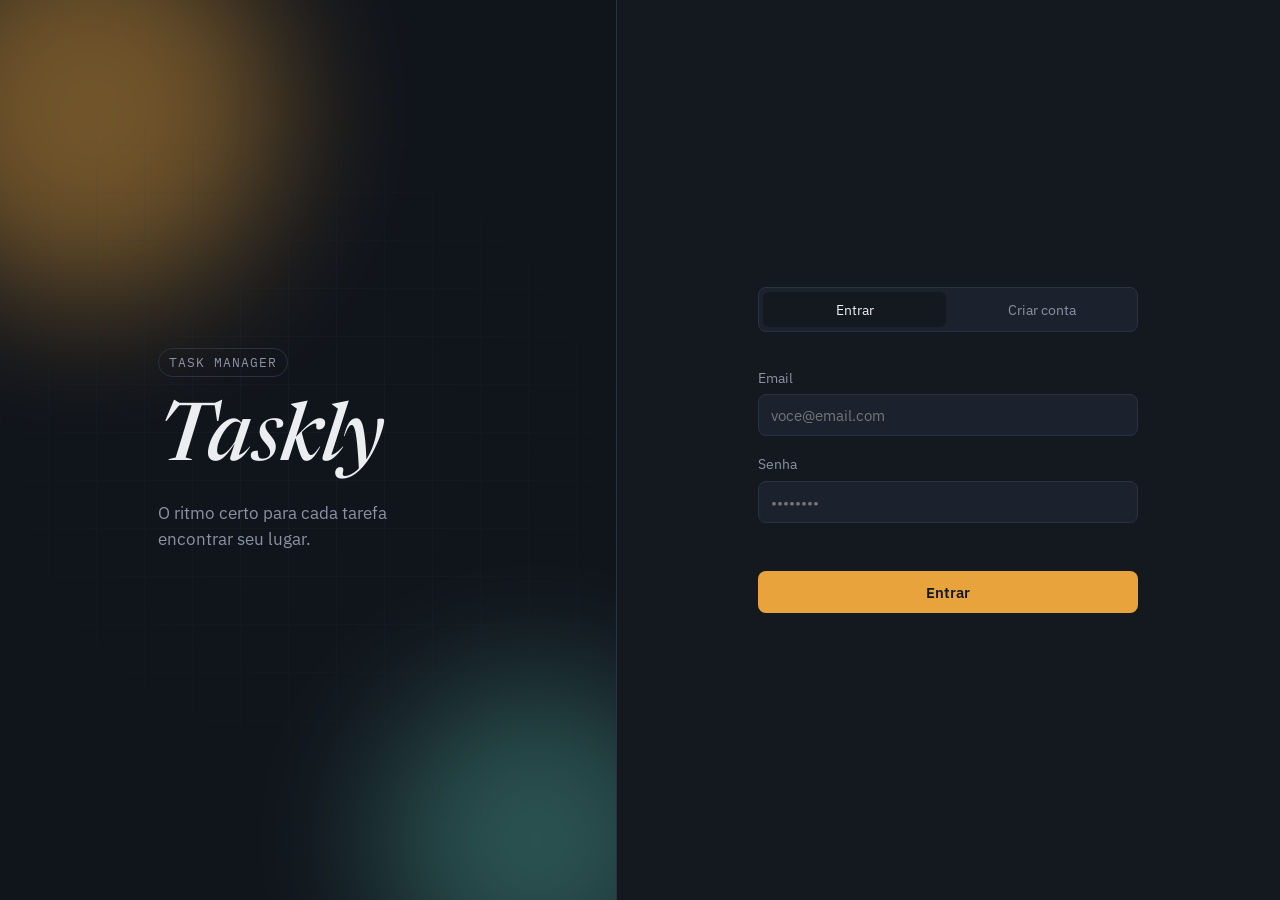
==== frontend/index.html @ 3ec38372 "inicio front-end, e integracao com a API" ====
<!DOCTYPE html>
<html lang="pt-BR">
<head>
  <meta charset="UTF-8">
  <meta name="viewport" content="width=device-width, initial-scale=1.0">
  <title>Taskly — Task Manager</title>
  <link rel="stylesheet" href="css/style.css">
</head>
<body>
  <main class="tela-auth">
    <section class="painel-marca">
      <div class="blob blob-1"></div>
      <div class="blob blob-2"></div>
      <div class="grade-marca"></div>

      <div class="conteudo-marca">
        <span class="selo-marca">Task Manager</span>
        <h1 class="titulo-marca">Taskly</h1>
        <p class="frase-marca">O ritmo certo para cada tarefa encontrar seu lugar.</p>
      </div>
    </section>

    <section class="painel-form">
      <div class="cartao-auth">
        <div class="abas-auth">
          <button class="aba-btn ativa" data-aba="entrar">Entrar</button>
          <button class="aba-btn" data-aba="cadastrar">Criar conta</button>
        </div>

        <form id="form-entrar" class="formulario-auth">
          <label for="entrar-email">Email</label>
          <input type="email" id="entrar-email" required placeholder="voce@email.com">

          <label for="entrar-senha">Senha</label>
          <input type="password" id="entrar-senha" required placeholder="••••••••">

          <p id="erro-entrar" class="mensagem-erro"></p>

          <button type="submit" class="botao-principal">Entrar</button>
        </form>

        <form id="form-cadastrar" class="formulario-auth escondido">
          <label for="cadastrar-email">Email</label>
          <input type="email" id="cadastrar-email" required placeholder="voce@email.com">

          <label for="cadastrar-senha">Senha</label>
          <input type="password" id="cadastrar-senha" required placeholder="••••••••">

          <p id="erro-cadastrar" class="mensagem-erro"></p>

          <button type="submit" class="botao-principal">Criar conta</button>
        </form>
      </div>
    </section>
  </main>

  <script src="js/api.js"></script>
  <script src="js/auth.js"></script>
</body>
</html>
---- frontend/css/style.css ----
@import url('https://fonts.googleapis.com/css2?family=Newsreader:ital,wght@0,400;0,500;0,600;1,400&family=IBM+Plex+Sans:wght@400;500;600&family=IBM+Plex+Mono:wght@400;500&display=swap');

:root {
  --cor-fundo: #14181F;
  --cor-superficie: #1C222D;
  --cor-borda: #2A3140;
  --cor-texto: #ECEDF1;
  --cor-texto-secundario: #8B92A4;
  --cor-acento: #E8A33D;
  --cor-concluida: #4C9F94;
  --cor-erro: #D9695F;

  --fonte-titulo: 'Newsreader', serif;
  --fonte-corpo: 'IBM Plex Sans', sans-serif;
  --fonte-mono: 'IBM Plex Mono', monospace;
}

* {
  margin: 0;
  padding: 0;
  box-sizing: border-box;
}

body {
  background-color: var(--cor-fundo);
  color: var(--cor-texto);
  font-family: var(--fonte-corpo);
  line-height: 1.5;
}

h1, h2, h3 {
  font-family: var(--fonte-titulo);
  font-weight: 500;
}

/* ===== Tela de autenticação (duas colunas) ===== */

.tela-auth {
  min-height: 100vh;
  display: flex;
}

/* --- Coluna esquerda: painel de marca animado --- */

.painel-marca {
  flex: 1;
  position: relative;
  display: flex;
  align-items: center;
  justify-content: center;
  overflow: hidden;
  background-color: #10141B;
  border-right: 1px solid var(--cor-borda);
}

.grade-marca {
  position: absolute;
  inset: 0;
  background-image:
    linear-gradient(var(--cor-borda) 1px, transparent 1px),
    linear-gradient(90deg, var(--cor-borda) 1px, transparent 1px);
  background-size: 48px 48px;
  opacity: 0.25;
  mask-image: radial-gradient(circle at center, black, transparent 75%);
}

.blob {
  position: absolute;
  border-radius: 50%;
  filter: blur(70px);
  opacity: 0.45;
  animation: flutuar 14s ease-in-out infinite;
}

.blob-1 {
  width: 380px;
  height: 380px;
  background: var(--cor-acento);
  top: -80px;
  left: -100px;
}

.blob-2 {
  width: 320px;
  height: 320px;
  background: var(--cor-concluida);
  bottom: -100px;
  right: -80px;
  animation-delay: -7s;
}

@keyframes flutuar {
  0%, 100% { transform: translate(0, 0) scale(1); }
  50% { transform: translate(30px, -40px) scale(1.08); }
}

.conteudo-marca {
  position: relative;
  z-index: 1;
  max-width: 380px;
  padding: 40px;
  animation: entrarBaixo 0.7s ease-out;
}

.selo-marca {
  display: inline-block;
  font-family: var(--fonte-mono);
  font-size: 0.80rem;
  letter-spacing: 0.08em;
  text-transform: uppercase;
  color: var(--cor-texto-secundario);
  border: 1px solid var(--cor-borda);
  padding: 4px 10px;
  border-radius: 999px;
  margin-bottom: 20px;
}

.titulo-marca {
  font-size: 5rem;
  font-style: italic;
  line-height: 1.1;
  margin-bottom: 16px;
}

.frase-marca {
  color: var(--cor-texto-secundario);
  font-size: 1.05rem;
}

/* --- Coluna direita: formulário --- */

.painel-form {
  flex: 1;
  display: flex;
  align-items: center;
  justify-content: center;
  padding: 24px;
}

.cartao-auth {
  width: 100%;
  max-width: 380px;
  animation: entrarBaixo 0.7s ease-out 0.1s backwards;
}

@keyframes entrarBaixo {
  from { opacity: 0; transform: translateY(16px); }
  to { opacity: 1; transform: translateY(0); }
}

.abas-auth {
  display: flex;
  gap: 4px;
  background-color: var(--cor-superficie);
  border: 1px solid var(--cor-borda);
  border-radius: 8px;
  padding: 4px;
  margin-bottom: 24px;
}

.aba-btn {
  flex: 1;
  padding: 8px;
  background: none;
  border: none;
  border-radius: 6px;
  color: var(--cor-texto-secundario);
  font-family: var(--fonte-corpo);
  font-size: 0.9rem;
  cursor: pointer;
  transition: background-color 0.15s, color 0.15s;
}

.aba-btn.ativa {
  background-color: var(--cor-fundo);
  color: var(--cor-texto);
}

.formulario-auth {
  display: flex;
  flex-direction: column;
  gap: 6px;
}

.formulario-auth.escondido {
  display: none;
}

.formulario-auth label {
  font-size: 0.85rem;
  color: var(--cor-texto-secundario);
  margin-top: 12px;
  animation: entrarBaixo 0.5s ease-out backwards;
}

.formulario-auth input {
  background-color: var(--cor-superficie);
  border: 1px solid var(--cor-borda);
  border-radius: 8px;
  padding: 10px 12px;
  color: var(--cor-texto);
  font-family: var(--fonte-corpo);
  font-size: 0.95rem;
  transition: border-color 0.15s;
}

.formulario-auth input:focus {
  outline: none;
  border-color: var(--cor-acento);
}

.botao-principal {
  margin-top: 20px;
  padding: 11px;
  background-color: var(--cor-acento);
  color: var(--cor-fundo);
  border: none;
  border-radius: 8px;
  font-family: var(--fonte-corpo);
  font-weight: 600;
  font-size: 0.95rem;
  cursor: pointer;
  transition: opacity 0.15s, transform 0.15s;
}

.botao-principal:hover {
  opacity: 0.9;
  transform: translateY(-1px);
}

.mensagem-erro {
  color: var(--cor-erro);
  font-size: 0.85rem;
  min-height: 1.2em;
}

/* Respeita usuários que preferem menos movimento na tela */
@media (prefers-reduced-motion: reduce) {
  .blob, .conteudo-marca, .cartao-auth, .formulario-auth label {
    animation: none;
  }
}

/* Em telas estreitas, empilha as colunas em vez de lado a lado */
@media (max-width: 860px) {
  .tela-auth {
    flex-direction: column;
  }
  .painel-marca {
    min-height: 240px;
    border-right: none;
    border-bottom: 1px solid var(--cor-borda);
  }
}
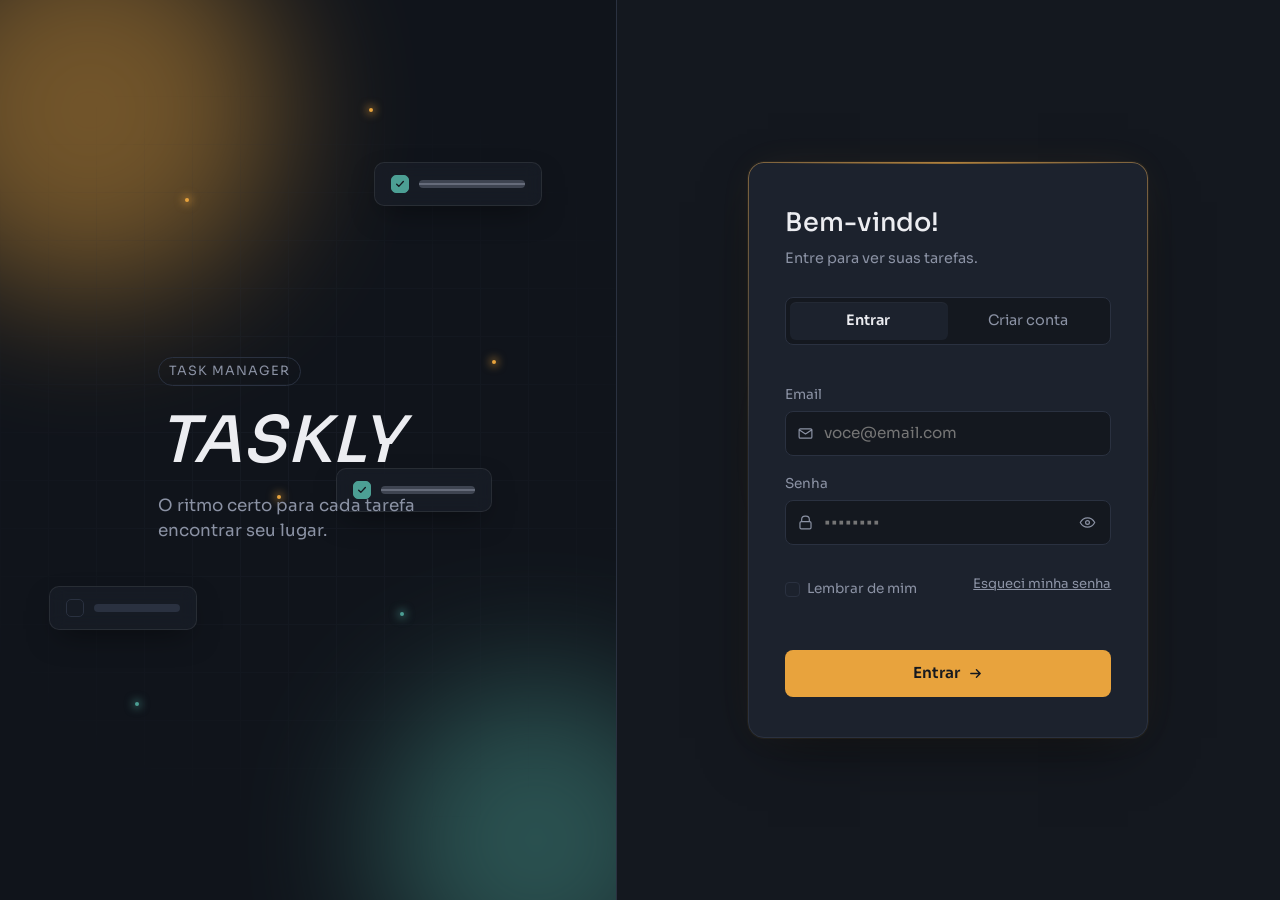
==== commit d4602160: "Criacao frontend completo: tela de login/cadastro animada e dashboard de tarefas com progresso, filt" ====
--- a/frontend/index.html
+++ b/frontend/index.html
@@ -12,43 +12,112 @@
       <div class="blob blob-1"></div>
       <div class="blob blob-2"></div>
       <div class="grade-marca"></div>
+      <div class="particulas">
+        <span class="particula p1"></span>
+        <span class="particula p2"></span>
+        <span class="particula p3"></span>
+        <span class="particula p4"></span>
+        <span class="particula p5"></span>
+        <span class="particula p6"></span>
+      </div>
+
+      <div class="cartao-flutuante cartao-flutuante-1">
+        <span class="check-flutuante concluido">
+          <svg viewBox="0 0 12 12" fill="none"><path d="M2 6.2L4.6 8.8L10 3" stroke="currentColor" stroke-width="1.6" stroke-linecap="round" stroke-linejoin="round"/></svg>
+        </span>
+        <span class="linha-flutuante linha-riscada"></span>
+      </div>
+
+      <div class="cartao-flutuante cartao-flutuante-2">
+        <span class="check-flutuante"></span>
+        <span class="linha-flutuante"></span>
+      </div>
+
+      <div class="cartao-flutuante cartao-flutuante-3">
+        <span class="check-flutuante concluido">
+          <svg viewBox="0 0 12 12" fill="none"><path d="M2 6.2L4.6 8.8L10 3" stroke="currentColor" stroke-width="1.6" stroke-linecap="round" stroke-linejoin="round"/></svg>
+        </span>
+        <span class="linha-flutuante linha-riscada"></span>
+      </div>
 
       <div class="conteudo-marca">
         <span class="selo-marca">Task Manager</span>
-        <h1 class="titulo-marca">Taskly</h1>
+        <h1 class="titulo-marca">TASKLY</h1>
         <p class="frase-marca">O ritmo certo para cada tarefa encontrar seu lugar.</p>
       </div>
     </section>
 
     <section class="painel-form">
+      <div class="brilho-cartao"></div>
       <div class="cartao-auth">
+        <div class="cabecalho-cartao">
+          <h2 class="titulo-cartao" id="titulo-cartao">Bem-vindo!</h2>
+          <p class="subtitulo-cartao" id="subtitulo-cartao">Entre para ver suas tarefas.</p>
+        </div>
+
         <div class="abas-auth">
-          <button class="aba-btn ativa" data-aba="entrar">Entrar</button>
-          <button class="aba-btn" data-aba="cadastrar">Criar conta</button>
+          <span class="aba-indicador" id="aba-indicador"></span>
+          <button type="button" class="aba-btn ativa" data-aba="entrar">Entrar</button>
+          <button type="button" class="aba-btn" data-aba="cadastrar">Criar conta</button>
         </div>
 
         <form id="form-entrar" class="formulario-auth">
           <label for="entrar-email">Email</label>
-          <input type="email" id="entrar-email" required placeholder="voce@email.com">
+          <div class="campo-input">
+            <svg class="icone-campo" viewBox="0 0 20 20" fill="none"><path d="M2.5 5.5L10 10.5L17.5 5.5M4 15.5H16C16.8284 15.5 17.5 14.8284 17.5 14V6C17.5 5.17157 16.8284 4.5 16 4.5H4C3.17157 4.5 2.5 5.17157 2.5 6V14C2.5 14.8284 3.17157 15.5 4 15.5Z" stroke="currentColor" stroke-width="1.4" stroke-linecap="round" stroke-linejoin="round"/></svg>
+            <input type="email" id="entrar-email" required placeholder="voce@email.com">
+          </div>
 
           <label for="entrar-senha">Senha</label>
-          <input type="password" id="entrar-senha" required placeholder="••••••••">
+          <div class="campo-input">
+            <svg class="icone-campo" viewBox="0 0 20 20" fill="none"><path d="M5.5 9V6.5C5.5 4.29 7.29 2.5 9.5 2.5H10.5C12.71 2.5 14.5 4.29 14.5 6.5V9M5 17.5H15C15.8284 17.5 16.5 16.8284 16.5 16V10.5C16.5 9.67157 15.8284 9 15 9H5C4.17157 9 3.5 9.67157 3.5 10.5V16C3.5 16.8284 4.17157 17.5 5 17.5Z" stroke="currentColor" stroke-width="1.4" stroke-linecap="round" stroke-linejoin="round"/></svg>
+            <input type="password" id="entrar-senha" required placeholder="••••••••">
+            <button type="button" class="botao-olho" data-alvo="entrar-senha" aria-label="Mostrar senha">
+              <svg viewBox="0 0 20 20" fill="none"><path d="M1.5 10S4.5 4.5 10 4.5 18.5 10 18.5 10 15.5 15.5 10 15.5 1.5 10 1.5 10Z" stroke="currentColor" stroke-width="1.4" stroke-linejoin="round"/><circle cx="10" cy="10" r="2.25" stroke="currentColor" stroke-width="1.4"/></svg>
+            </button>
+          </div>
+
+          <div class="linha-opcoes">
+            <label class="opcao-lembrar">
+              <input type="checkbox" id="entrar-lembrar">
+              <span class="caixa-check"></span>
+              Lembrar de mim
+            </label>
+            <a href="#" class="link-esqueci">Esqueci minha senha</a>
+          </div>
 
           <p id="erro-entrar" class="mensagem-erro"></p>
 
-          <button type="submit" class="botao-principal">Entrar</button>
+          <button type="submit" class="botao-principal">
+            Entrar
+            <svg class="icone-seta" viewBox="0 0 16 16" fill="none"><path d="M3 8H13M13 8L9 4M13 8L9 12" stroke="currentColor" stroke-width="1.5" stroke-linecap="round" stroke-linejoin="round"/></svg>
+          </button>
         </form>
 
         <form id="form-cadastrar" class="formulario-auth escondido">
           <label for="cadastrar-email">Email</label>
-          <input type="email" id="cadastrar-email" required placeholder="voce@email.com">
+          <div class="campo-input">
+            <svg class="icone-campo" viewBox="0 0 20 20" fill="none"><path d="M2.5 5.5L10 10.5L17.5 5.5M4 15.5H16C16.8284 15.5 17.5 14.8284 17.5 14V6C17.5 5.17157 16.8284 4.5 16 4.5H4C3.17157 4.5 2.5 5.17157 2.5 6V14C2.5 14.8284 3.17157 15.5 4 15.5Z" stroke="currentColor" stroke-width="1.4" stroke-linecap="round" stroke-linejoin="round"/></svg>
+            <input type="email" id="cadastrar-email" required placeholder="voce@email.com">
+          </div>
 
           <label for="cadastrar-senha">Senha</label>
-          <input type="password" id="cadastrar-senha" required placeholder="••••••••">
+          <div class="campo-input">
+            <svg class="icone-campo" viewBox="0 0 20 20" fill="none"><path d="M5.5 9V6.5C5.5 4.29 7.29 2.5 9.5 2.5H10.5C12.71 2.5 14.5 4.29 14.5 6.5V9M5 17.5H15C15.8284 17.5 16.5 16.8284 16.5 16V10.5C16.5 9.67157 15.8284 9 15 9H5C4.17157 9 3.5 9.67157 3.5 10.5V16C3.5 16.8284 4.17157 17.5 5 17.5Z" stroke="currentColor" stroke-width="1.4" stroke-linecap="round" stroke-linejoin="round"/></svg>
+            <input type="password" id="cadastrar-senha" required placeholder="••••••••">
+            <button type="button" class="botao-olho" data-alvo="cadastrar-senha" aria-label="Mostrar senha">
+              <svg viewBox="0 0 20 20" fill="none"><path d="M1.5 10S4.5 4.5 10 4.5 18.5 10 18.5 10 15.5 15.5 10 15.5 1.5 10 1.5 10Z" stroke="currentColor" stroke-width="1.4" stroke-linejoin="round"/><circle cx="10" cy="10" r="2.25" stroke="currentColor" stroke-width="1.4"/></svg>
+            </button>
+          </div>
+
+          <p class="dica-senha">Use pelo menos 6 caracteres.</p>
 
           <p id="erro-cadastrar" class="mensagem-erro"></p>
 
-          <button type="submit" class="botao-principal">Criar conta</button>
+          <button type="submit" class="botao-principal">
+            Criar conta
+            <svg class="icone-seta" viewBox="0 0 16 16" fill="none"><path d="M3 8H13M13 8L9 4M13 8L9 12" stroke="currentColor" stroke-width="1.5" stroke-linecap="round" stroke-linejoin="round"/></svg>
+          </button>
         </form>
       </div>
     </section>
--- a/frontend/css/style.css
+++ b/frontend/css/style.css
@@ -1,4 +1,4 @@
-@import url('https://fonts.googleapis.com/css2?family=Newsreader:ital,wght@0,400;0,500;0,600;1,400&family=IBM+Plex+Sans:wght@400;500;600&family=IBM+Plex+Mono:wght@400;500&display=swap');
+@import url('https://fonts.googleapis.com/css2?family=Sora:wght@100..800&display=swap');
 
 :root {
   --cor-fundo: #14181F;
@@ -10,9 +10,9 @@
   --cor-concluida: #4C9F94;
   --cor-erro: #D9695F;
 
-  --fonte-titulo: 'Newsreader', serif;
-  --fonte-corpo: 'IBM Plex Sans', sans-serif;
-  --fonte-mono: 'IBM Plex Mono', monospace;
+  --fonte-titulo: 'Sora', sans-serif;
+  --fonte-corpo: 'Sora', sans-serif;
+  --fonte-mono: 'Sora', sans-serif;
 }
 
 * {
@@ -31,6 +31,17 @@
 h1, h2, h3 {
   font-family: var(--fonte-titulo);
   font-weight: 500;
+}
+
+button, input {
+  font: inherit;
+  color: inherit;
+  text-decoration: none;
+  -webkit-tap-highlight-color: transparent;
+}
+
+a {
+  color: inherit;
 }
 
 /* ===== Tela de autenticação (duas colunas) ===== */
@@ -72,26 +83,88 @@
   animation: flutuar 14s ease-in-out infinite;
 }
 
-.blob-1 {
-  width: 380px;
-  height: 380px;
-  background: var(--cor-acento);
-  top: -80px;
-  left: -100px;
-}
-
-.blob-2 {
-  width: 320px;
-  height: 320px;
-  background: var(--cor-concluida);
-  bottom: -100px;
-  right: -80px;
-  animation-delay: -7s;
-}
+.blob-1 { width: 380px; height: 380px; background: var(--cor-acento); top: -80px; left: -100px; }
+.blob-2 { width: 320px; height: 320px; background: var(--cor-concluida); bottom: -100px; right: -80px; animation-delay: -7s; }
 
 @keyframes flutuar {
   0%, 100% { transform: translate(0, 0) scale(1); }
   50% { transform: translate(30px, -40px) scale(1.08); }
+}
+
+.particulas { position: absolute; inset: 0; pointer-events: none; }
+
+.particula {
+  position: absolute;
+  width: 4px;
+  height: 4px;
+  border-radius: 50%;
+  background: var(--cor-acento);
+  box-shadow: 0 0 8px 2px rgba(232, 163, 61, 0.6);
+  animation: piscar 3.5s ease-in-out infinite;
+}
+
+.particula.p1 { top: 22%; left: 30%; animation-delay: 0s; }
+.particula.p2 { top: 68%; left: 65%; background: var(--cor-concluida); box-shadow: 0 0 8px 2px rgba(76, 159, 148, 0.6); animation-delay: -0.8s; }
+.particula.p3 { top: 40%; left: 80%; animation-delay: -1.6s; }
+.particula.p4 { top: 78%; left: 22%; background: var(--cor-concluida); box-shadow: 0 0 8px 2px rgba(76, 159, 148, 0.6); animation-delay: -2.4s; }
+.particula.p5 { top: 12%; left: 60%; animation-delay: -3.1s; }
+.particula.p6 { top: 55%; left: 45%; animation-delay: -1.2s; }
+
+@keyframes piscar {
+  0%, 100% { opacity: 0.15; transform: scale(0.8); }
+  50% { opacity: 1; transform: scale(1.3); }
+}
+
+.cartao-flutuante {
+  position: absolute;
+  display: flex;
+  align-items: center;
+  gap: 10px;
+  padding: 12px 16px;
+  background-color: rgba(28, 34, 45, 0.55);
+  border: 1px solid rgba(255, 255, 255, 0.08);
+  border-radius: 10px;
+  backdrop-filter: blur(8px);
+  box-shadow: 0 12px 30px -10px rgba(0, 0, 0, 0.5);
+  animation: flutuarCartao 9s ease-in-out infinite;
+}
+
+.cartao-flutuante-1 { top: 18%; right: 12%; width: 168px; animation-delay: -1s; --rot: 2deg; }
+.cartao-flutuante-2 { bottom: 30%; left: 8%; width: 148px; animation-delay: -4s; --rot: -3deg; }
+.cartao-flutuante-3 { top: 52%; right: 20%; width: 156px; animation-delay: -6.5s; --rot: 1.5deg; }
+
+@keyframes flutuarCartao {
+  0%, 100% { transform: translateY(0) rotate(var(--rot, -2deg)); }
+  50% { transform: translateY(-14px) rotate(var(--rot, -2deg)); }
+}
+
+.check-flutuante {
+  flex-shrink: 0;
+  width: 18px;
+  height: 18px;
+  border-radius: 5px;
+  border: 1.5px solid var(--cor-borda);
+  display: flex;
+  align-items: center;
+  justify-content: center;
+  color: var(--cor-fundo);
+}
+
+.check-flutuante.concluido { background-color: var(--cor-concluida); border-color: var(--cor-concluida); }
+.check-flutuante svg { width: 10px; height: 10px; }
+
+.linha-flutuante { flex: 1; height: 8px; border-radius: 4px; background-color: var(--cor-borda); }
+.linha-flutuante.linha-riscada { background-color: rgba(139, 146, 164, 0.35); position: relative; }
+
+.linha-flutuante.linha-riscada::after {
+  content: "";
+  position: absolute;
+  left: 0;
+  top: 50%;
+  width: 100%;
+  height: 1px;
+  background-color: var(--cor-texto-secundario);
+  transform: translateY(-50%);
 }
 
 .conteudo-marca {
@@ -105,7 +178,7 @@
 .selo-marca {
   display: inline-block;
   font-family: var(--fonte-mono);
-  font-size: 0.80rem;
+  font-size: 0.8rem;
   letter-spacing: 0.08em;
   text-transform: uppercase;
   color: var(--cor-texto-secundario);
@@ -115,140 +188,828 @@
   margin-bottom: 20px;
 }
 
-.titulo-marca {
-  font-size: 5rem;
-  font-style: italic;
-  line-height: 1.1;
-  margin-bottom: 16px;
-}
-
-.frase-marca {
-  color: var(--cor-texto-secundario);
-  font-size: 1.05rem;
-}
+.titulo-marca { font-size: 4rem; font-style: italic; line-height: 1.1; margin-bottom: 16px; }
+.frase-marca { color: var(--cor-texto-secundario); font-size: 1.05rem; }
 
 /* --- Coluna direita: formulário --- */
 
 .painel-form {
   flex: 1;
+  position: relative;
   display: flex;
   align-items: center;
   justify-content: center;
   padding: 24px;
 }
 
+.brilho-cartao {
+  position: absolute;
+  width: 420px;
+  height: 420px;
+  background: radial-gradient(circle, rgba(232, 163, 61, 0.18), transparent 70%);
+  filter: blur(10px);
+  animation: respirar 5s ease-in-out infinite;
+  pointer-events: none;
+}
+
+@keyframes respirar {
+  0%, 100% { opacity: 0.6; transform: scale(1); }
+  50% { opacity: 1; transform: scale(1.08); }
+}
+
 .cartao-auth {
+  position: relative;
+  z-index: 1;
   width: 100%;
-  max-width: 380px;
+  max-width: 400px;
+  background-color: var(--cor-superficie);
+  border: 1px solid var(--cor-borda);
+  border-radius: 16px;
+  padding: 40px 36px;
   animation: entrarBaixo 0.7s ease-out 0.1s backwards;
-}
-
-@keyframes entrarBaixo {
-  from { opacity: 0; transform: translateY(16px); }
-  to { opacity: 1; transform: translateY(0); }
-}
+  box-shadow:
+    0 0 0 1px rgba(232, 163, 61, 0.06),
+    0 20px 60px -20px rgba(0, 0, 0, 0.6),
+    0 0 40px -12px rgba(232, 163, 61, 0.12);
+}
+
+.cartao-auth::before {
+  content: "";
+  position: absolute;
+  top: 0;
+  left: 24px;
+  right: 24px;
+  height: 1px;
+  background: linear-gradient(90deg, transparent, var(--cor-acento), transparent);
+  opacity: 0.6;
+}
+
+.cartao-auth::after {
+  content: "";
+  position: absolute;
+  inset: -1px;
+  border-radius: 16px;
+  padding: 1px;
+  background: conic-gradient(from var(--angulo, 0deg), var(--cor-acento), transparent 25%, transparent 75%, var(--cor-acento));
+  -webkit-mask: linear-gradient(#fff 0 0) content-box, linear-gradient(#fff 0 0);
+  -webkit-mask-composite: xor;
+  mask-composite: exclude;
+  z-index: -1;
+  animation: girarBorda 6s linear infinite;
+  opacity: 0.7;
+}
+
+@property --angulo {
+  syntax: '<angle>';
+  initial-value: 0deg;
+  inherits: false;
+}
+
+@keyframes girarBorda { to { --angulo: 360deg; } }
+@keyframes entrarBaixo { from { opacity: 0; transform: translateY(16px); } to { opacity: 1; transform: translateY(0); } }
+
+.cabecalho-cartao { margin-bottom: 28px; }
+.titulo-cartao { font-size: 1.6rem; margin-bottom: 6px; }
+.subtitulo-cartao { color: var(--cor-texto-secundario); font-size: 0.9rem; }
 
 .abas-auth {
+  position: relative;
   display: flex;
   gap: 4px;
-  background-color: var(--cor-superficie);
+  background-color: var(--cor-fundo);
   border: 1px solid var(--cor-borda);
   border-radius: 8px;
   padding: 4px;
-  margin-bottom: 24px;
-}
+  margin-bottom: 28px;
+}
+
+.aba-indicador {
+  position: absolute;
+  top: 4px;
+  left: 4px;
+  width: calc(50% - 4px);
+  height: calc(100% - 8px);
+  background-color: var(--cor-superficie);
+  border-radius: 6px;
+  transition: transform 0.25s ease;
+  box-shadow: 0 1px 0 rgba(255,255,255,0.03) inset;
+}
+
+.aba-indicador.deslocado { transform: translateX(100%); }
 
 .aba-btn {
+  position: relative;
+  z-index: 1;
   flex: 1;
   padding: 8px;
   background: none;
   border: none;
   border-radius: 6px;
   color: var(--cor-texto-secundario);
-  font-family: var(--fonte-corpo);
   font-size: 0.9rem;
   cursor: pointer;
-  transition: background-color 0.15s, color 0.15s;
-}
-
-.aba-btn.ativa {
+  transition: color 0.15s;
+}
+
+.aba-btn.ativa { color: var(--cor-texto); font-weight: 600; }
+
+.formulario-auth { display: flex; flex-direction: column; gap: 6px; }
+.formulario-auth.escondido { display: none; }
+.formulario-auth label { font-size: 0.85rem; color: var(--cor-texto-secundario); margin-top: 12px; }
+
+.campo-input { position: relative; display: flex; align-items: center; }
+
+.icone-campo {
+  position: absolute;
+  left: 12px;
+  width: 17px;
+  height: 17px;
+  color: var(--cor-texto-secundario);
+  pointer-events: none;
+  transition: color 0.15s;
+}
+
+.campo-input:focus-within .icone-campo { color: var(--cor-acento); }
+
+.formulario-auth input {
+  width: 100%;
   background-color: var(--cor-fundo);
-  color: var(--cor-texto);
-}
-
-.formulario-auth {
-  display: flex;
-  flex-direction: column;
-  gap: 6px;
-}
-
-.formulario-auth.escondido {
-  display: none;
-}
-
-.formulario-auth label {
-  font-size: 0.85rem;
-  color: var(--cor-texto-secundario);
-  margin-top: 12px;
-  animation: entrarBaixo 0.5s ease-out backwards;
-}
-
-.formulario-auth input {
-  background-color: var(--cor-superficie);
   border: 1px solid var(--cor-borda);
   border-radius: 8px;
-  padding: 10px 12px;
-  color: var(--cor-texto);
-  font-family: var(--fonte-corpo);
+  padding: 10px 12px 10px 38px;
   font-size: 0.95rem;
   transition: border-color 0.15s;
 }
 
-.formulario-auth input:focus {
-  outline: none;
+.formulario-auth input:focus { outline: none; border-color: var(--cor-acento); }
+
+.botao-olho {
+  position: absolute;
+  right: 10px;
+  width: 28px;
+  height: 28px;
+  display: flex;
+  align-items: center;
+  justify-content: center;
+  background: none;
+  border: none;
+  border-radius: 6px;
+  color: var(--cor-texto-secundario);
+  cursor: pointer;
+  transition: color 0.15s, background-color 0.15s;
+}
+
+.botao-olho svg { width: 17px; height: 17px; }
+.botao-olho:hover { color: var(--cor-texto); background-color: var(--cor-borda); }
+
+.dica-senha { font-size: 0.78rem; color: var(--cor-texto-secundario); margin-top: 6px; }
+
+.linha-opcoes {
+  display: flex;
+  align-items: center;
+  justify-content: space-between;
+  margin-top: 16px;
+  font-size: 0.82rem;
+}
+
+.opcao-lembrar {
+  display: flex;
+  align-items: center;
+  gap: 7px;
+  color: var(--cor-texto-secundario);
+  cursor: pointer;
+}
+
+.opcao-lembrar input { position: absolute; opacity: 0; width: 0; height: 0; }
+
+.caixa-check {
+  width: 15px;
+  height: 15px;
+  border: 1.5px solid var(--cor-borda);
+  border-radius: 4px;
+  display: inline-block;
+  transition: background-color 0.15s, border-color 0.15s;
+}
+
+.opcao-lembrar input:checked ~ .caixa-check {
+  background-color: var(--cor-acento);
   border-color: var(--cor-acento);
 }
 
+.link-esqueci {
+  color: var(--cor-texto-secundario);
+  font-size: 0.82rem;
+  transition: color 0.15s;
+}
+
+.link-esqueci:hover { color: var(--cor-acento); }
+
 .botao-principal {
-  margin-top: 20px;
-  padding: 11px;
+  margin-top: 22px;
+  padding: 12px;
+  display: flex;
+  align-items: center;
+  justify-content: center;
+  gap: 8px;
   background-color: var(--cor-acento);
   color: var(--cor-fundo);
   border: none;
   border-radius: 8px;
-  font-family: var(--fonte-corpo);
   font-weight: 600;
   font-size: 0.95rem;
   cursor: pointer;
   transition: opacity 0.15s, transform 0.15s;
 }
 
-.botao-principal:hover {
-  opacity: 0.9;
-  transform: translateY(-1px);
-}
-
-.mensagem-erro {
-  color: var(--cor-erro);
-  font-size: 0.85rem;
-  min-height: 1.2em;
-}
-
-/* Respeita usuários que preferem menos movimento na tela */
+.botao-principal:hover { opacity: 0.9; transform: translateY(-1px); }
+.botao-principal:hover .icone-seta { transform: translateX(3px); }
+
+.icone-seta { width: 15px; height: 15px; transition: transform 0.15s; }
+
+.mensagem-erro { color: var(--cor-erro); font-size: 0.85rem; min-height: 1.2em; }
+
 @media (prefers-reduced-motion: reduce) {
-  .blob, .conteudo-marca, .cartao-auth, .formulario-auth label {
+  .blob, .cartao-flutuante, .conteudo-marca, .cartao-auth, .particula, .brilho-cartao, .cartao-auth::after {
     animation: none;
   }
 }
 
-/* Em telas estreitas, empilha as colunas em vez de lado a lado */
 @media (max-width: 860px) {
-  .tela-auth {
-    flex-direction: column;
+  .tela-auth { flex-direction: column; }
+  .painel-marca { min-height: 240px; border-right: none; border-bottom: 1px solid var(--cor-borda); }
+  .cartao-flutuante, .particulas { display: none; }
+}
+
+/* ===== Layout do Dashboard ===== */
+
+.corpo-dashboard {
+  background-color: var(--cor-fundo);
+}
+
+.layout-dashboard {
+  display: flex;
+  min-height: 100vh;
+}
+
+/* --- Sidebar --- */
+
+.barra-lateral {
+  width: 260px;
+  flex-shrink: 0;
+  background-color: #10141B;
+  border-right: 1px solid var(--cor-borda);
+  padding: 28px 20px;
+  display: flex;
+  flex-direction: column;
+}
+
+.marca-lateral { margin-bottom: 36px; }
+.titulo-lateral { font-size: 1.6rem; font-style: italic; margin-top: 8px; }
+
+.navegacao-lateral {
+  display: flex;
+  flex-direction: column;
+  gap: 4px;
+  flex: 1;
+}
+
+.filtro-btn {
+  display: flex;
+  align-items: center;
+  justify-content: space-between;
+  padding: 10px 12px;
+  background: none;
+  border: none;
+  border-radius: 8px;
+  color: var(--cor-texto-secundario);
+  font-size: 0.9rem;
+  text-align: left;
+  cursor: pointer;
+  transition: background-color 0.15s, color 0.15s;
+}
+
+.filtro-btn:hover { background-color: var(--cor-superficie); color: var(--cor-texto); }
+
+.filtro-btn.ativo {
+  background-color: var(--cor-superficie);
+  color: var(--cor-texto);
+  font-weight: 600;
+}
+
+.contagem {
+  background-color: var(--cor-fundo);
+  border: 1px solid var(--cor-borda);
+  border-radius: 999px;
+  padding: 1px 8px;
+  font-size: 0.75rem;
+  font-family: var(--fonte-mono);
+}
+
+.filtro-btn.ativo .contagem {
+  background-color: var(--cor-acento);
+  border-color: var(--cor-acento);
+  color: var(--cor-fundo);
+}
+
+.rodape-lateral {
+  display: flex;
+  align-items: center;
+  justify-content: space-between;
+  padding-top: 16px;
+  border-top: 1px solid var(--cor-borda);
+}
+
+.usuario-logado {
+  display: flex;
+  align-items: center;
+  gap: 10px;
+  min-width: 0;
+}
+
+.avatar-usuario {
+  flex-shrink: 0;
+  width: 32px;
+  height: 32px;
+  border-radius: 50%;
+  background-color: var(--cor-acento);
+  color: var(--cor-fundo);
+  display: flex;
+  align-items: center;
+  justify-content: center;
+  font-weight: 600;
+  font-size: 0.85rem;
+  text-transform: uppercase;
+}
+
+.email-usuario {
+  font-size: 0.82rem;
+  color: var(--cor-texto-secundario);
+  overflow: hidden;
+  text-overflow: ellipsis;
+  white-space: nowrap;
+}
+
+.botao-sair {
+  flex-shrink: 0;
+  width: 32px;
+  height: 32px;
+  display: flex;
+  align-items: center;
+  justify-content: center;
+  background: none;
+  border: none;
+  border-radius: 8px;
+  color: var(--cor-texto-secundario);
+  cursor: pointer;
+  transition: color 0.15s, background-color 0.15s;
+}
+
+.botao-sair svg { width: 17px; height: 17px; }
+.botao-sair:hover { color: var(--cor-erro); background-color: var(--cor-superficie); }
+
+/* --- Conteúdo principal --- */
+
+.conteudo-principal {
+  flex: 1;
+  min-width: 0;
+  padding: 40px 56px;
+}
+
+.cabecalho-principal {
+  display: flex;
+  align-items: flex-start;
+  justify-content: space-between;
+  margin-bottom: 32px;
+}
+
+.titulo-pagina { font-size: 1.9rem; margin-bottom: 4px; }
+.subtitulo-pagina { color: var(--cor-texto-secundario); font-size: 0.92rem; }
+
+.botao-nova-tarefa {
+  display: flex;
+  align-items: center;
+  gap: 8px;
+  padding: 10px 16px;
+  background-color: var(--cor-acento);
+  color: var(--cor-fundo);
+  border: none;
+  border-radius: 8px;
+  font-weight: 600;
+  font-size: 0.9rem;
+  cursor: pointer;
+  transition: opacity 0.15s, transform 0.15s;
+  flex-shrink: 0;
+}
+
+.botao-nova-tarefa:hover { opacity: 0.9; transform: translateY(-1px); }
+.botao-nova-tarefa svg { width: 15px; height: 15px; }
+
+/* --- Lista e cartões de tarefa --- */
+
+.lista-tarefas {
+  display: flex;
+  flex-direction: column;
+  gap: 10px;
+}
+
+.cartao-tarefa {
+  display: flex;
+  align-items: flex-start;
+  gap: 14px;
+  background-color: var(--cor-superficie);
+  border: 1px solid var(--cor-borda);
+  border-radius: 12px;
+  padding: 16px 18px;
+  animation: entrarBaixo 0.4s ease-out backwards;
+  transition: border-color 0.15s;
+}
+
+.cartao-tarefa:hover { border-color: #3A4257; }
+
+.check-tarefa {
+  flex-shrink: 0;
+  width: 22px;
+  height: 22px;
+  margin-top: 1px;
+  border-radius: 6px;
+  border: 1.5px solid var(--cor-borda);
+  background: none;
+  display: flex;
+  align-items: center;
+  justify-content: center;
+  color: var(--cor-fundo);
+  cursor: pointer;
+  transition: background-color 0.15s, border-color 0.15s;
+}
+
+.check-tarefa svg { width: 12px; height: 12px; opacity: 0; transition: opacity 0.15s; }
+
+.cartao-tarefa.concluida .check-tarefa {
+  background-color: var(--cor-concluida);
+  border-color: var(--cor-concluida);
+}
+
+.cartao-tarefa.concluida .check-tarefa svg { opacity: 1; }
+
+.corpo-tarefa { flex: 1; min-width: 0; }
+
+.titulo-tarefa {
+  font-size: 0.98rem;
+  font-weight: 500;
+  position: relative;
+  display: inline-block;
+}
+
+.cartao-tarefa.concluida .titulo-tarefa { color: var(--cor-texto-secundario); }
+
+.risco-conclusao {
+  position: absolute;
+  left: -2%;
+  top: 52%;
+  width: 0;
+  height: 1.5px;
+  background-color: var(--cor-concluida);
+  transition: width 0.3s ease;
+}
+
+.cartao-tarefa.concluida .risco-conclusao { width: 104%; }
+
+.descricao-tarefa {
+  font-size: 0.85rem;
+  color: var(--cor-texto-secundario);
+  margin-top: 4px;
+}
+
+.acoes-tarefa {
+  display: flex;
+  gap: 4px;
+  flex-shrink: 0;
+  opacity: 0;
+  transition: opacity 0.15s;
+}
+
+.cartao-tarefa:hover .acoes-tarefa { opacity: 1; }
+
+.botao-icone {
+  width: 30px;
+  height: 30px;
+  display: flex;
+  align-items: center;
+  justify-content: center;
+  background: none;
+  border: none;
+  border-radius: 6px;
+  color: var(--cor-texto-secundario);
+  cursor: pointer;
+  transition: color 0.15s, background-color 0.15s;
+}
+
+.botao-icone svg { width: 15px; height: 15px; }
+.botao-icone:hover { background-color: var(--cor-fundo); color: var(--cor-texto); }
+.botao-icone.excluir:hover { color: var(--cor-erro); }
+
+/* --- Estado vazio --- */
+
+.estado-vazio {
+  text-align: center;
+  padding: 60px 20px;
+  color: var(--cor-texto-secundario);
+}
+
+.estado-vazio-dica { font-size: 0.85rem; margin-top: 6px; }
+.estado-vazio.escondido, .lista-tarefas.escondido { display: none; }
+
+/* ===== Modal de nova/editar tarefa ===== */
+
+.modal-fundo {
+  position: fixed;
+  inset: 0;
+  background-color: rgba(10, 12, 16, 0.7);
+  backdrop-filter: blur(4px);
+  display: flex;
+  align-items: center;
+  justify-content: center;
+  z-index: 10;
+  animation: apareceFundo 0.2s ease-out;
+}
+
+.modal-fundo.escondido { display: none; }
+
+@keyframes apareceFundo { from { opacity: 0; } to { opacity: 1; } }
+
+.modal-caixa {
+  width: 100%;
+  max-width: 440px;
+  background-color: var(--cor-superficie);
+  border: 1px solid var(--cor-borda);
+  border-radius: 16px;
+  padding: 32px;
+  margin: 20px;
+  animation: entrarBaixo 0.25s ease-out;
+}
+
+.modal-titulo { font-size: 1.4rem; margin-bottom: 20px; }
+
+#form-tarefa { display: flex; flex-direction: column; gap: 6px; }
+#form-tarefa label { font-size: 0.85rem; color: var(--cor-texto-secundario); margin-top: 12px; }
+
+#form-tarefa input[type="text"],
+#form-tarefa textarea {
+  background-color: var(--cor-fundo);
+  border: 1px solid var(--cor-borda);
+  border-radius: 8px;
+  padding: 10px 12px;
+  font-size: 0.95rem;
+  resize: vertical;
+  font-family: var(--fonte-corpo);
+}
+
+#form-tarefa input:focus, #form-tarefa textarea:focus {
+  outline: none;
+  border-color: var(--cor-acento);
+}
+
+.modal-acoes {
+  display: flex;
+  justify-content: flex-end;
+  gap: 10px;
+  margin-top: 24px;
+}
+
+.botao-secundario {
+  padding: 10px 16px;
+  background: none;
+  border: 1px solid var(--cor-borda);
+  border-radius: 8px;
+  color: var(--cor-texto);
+  font-size: 0.9rem;
+  cursor: pointer;
+  transition: background-color 0.15s;
+}
+
+.botao-secundario:hover { background-color: var(--cor-fundo); }
+
+.modal-acoes .botao-principal { margin-top: 0; }
+
+@media (max-width: 780px) {
+  .layout-dashboard { flex-direction: column; }
+  .barra-lateral {
+    width: 100%;
+    flex-direction: row;
+    align-items: center;
+    padding: 16px 20px;
   }
-  .painel-marca {
-    min-height: 240px;
-    border-right: none;
-    border-bottom: 1px solid var(--cor-borda);
-  }
-}+  .marca-lateral, .navegacao-lateral, .rodape-lateral { margin: 0; }
+  .navegacao-lateral { flex-direction: row; }
+  .conteudo-principal { padding: 24px 20px; }
+}
+
+/* ===== Cartões de tarefa — visual aprimorado ===== */
+
+.cartao-tarefa {
+  position: relative;
+  background: linear-gradient(145deg, var(--cor-superficie), #1A2029);
+  overflow: hidden;
+}
+
+.cartao-tarefa::before {
+  content: "";
+  position: absolute;
+  left: 0;
+  top: 0;
+  bottom: 0;
+  width: 3px;
+  background-color: var(--cor-borda);
+  transition: background-color 0.2s;
+}
+
+.cartao-tarefa:hover::before { background-color: var(--cor-acento); }
+.cartao-tarefa.concluida::before { background-color: var(--cor-concluida); }
+
+.cartao-tarefa {
+  box-shadow: 0 4px 14px -8px rgba(0, 0, 0, 0.4);
+}
+
+.cartao-tarefa:hover {
+  transform: translateY(-2px);
+  box-shadow: 0 10px 24px -10px rgba(0, 0, 0, 0.5);
+}
+
+/* ===== Layout com 3 colunas ===== */
+
+.layout-dashboard { align-items: stretch; }
+
+.conteudo-principal { flex: 1; min-width: 0; }
+
+/* ===== Painel de resumo (coluna direita) ===== */
+
+.painel-resumo {
+  width: 340px;
+  flex-shrink: 0;
+  position: relative;
+  overflow: hidden;
+  border-left: 1px solid var(--cor-borda);
+  padding: 40px 28px;
+  display: flex;
+  flex-direction: column;
+  align-items: center;
+  justify-content: center;
+  gap: 32px;
+}
+
+.resumo-blob {
+  position: absolute;
+  top: -60px;
+  right: -80px;
+  width: 220px;
+  height: 220px;
+  background: var(--cor-acento);
+  border-radius: 50%;
+  filter: blur(90px);
+  opacity: 0.18;
+  animation: flutuar 14s ease-in-out infinite;
+}
+
+.cartao-progresso {
+  position: relative;
+  z-index: 1;
+  display: flex;
+  flex-direction: column;
+  align-items: center;
+  gap: 12px;
+}
+
+.anel-progresso {
+  --progresso: 0;
+  width: 148px;
+  height: 148px;
+  border-radius: 50%;
+  background: conic-gradient(var(--cor-acento) calc(var(--progresso) * 1%), var(--cor-borda) 0);
+  display: flex;
+  align-items: center;
+  justify-content: center;
+  transition: background 0.5s ease;
+}
+
+.anel-progresso::before {
+  content: "";
+  position: absolute;
+  width: 112px;
+  height: 112px;
+  border-radius: 50%;
+  background-color: var(--cor-fundo);
+}
+
+.anel-porcentagem {
+  position: relative;
+  z-index: 1;
+  font-family: var(--fonte-mono);
+  font-size: 1.4rem;
+  font-weight: 600;
+}
+
+.progresso-legenda {
+  color: var(--cor-texto-secundario);
+  font-size: 0.85rem;
+}
+
+.mini-stats {
+  position: relative;
+  z-index: 1;
+  display: flex;
+  width: 100%;
+  gap: 8px;
+}
+
+.mini-stat {
+  flex: 1;
+  display: flex;
+  flex-direction: column;
+  align-items: center;
+  gap: 4px;
+  background-color: var(--cor-superficie);
+  border: 1px solid var(--cor-borda);
+  border-radius: 10px;
+  padding: 16px 8px;
+  min-width: 0;
+}
+
+.mini-stat-label {
+  white-space: nowrap;
+}
+
+.mini-stat-numero {
+  font-family: var(--fonte-mono);
+  font-size: 1.2rem;
+  font-weight: 600;
+}
+
+.mini-stat-label {
+  font-size: 0.7rem;
+  color: var(--cor-texto-secundario);
+  text-transform: uppercase;
+  letter-spacing: 0.04em;
+}
+
+.citacao-lateral {
+  position: relative;
+  z-index: 1;
+  text-align: center;
+  color: var(--cor-texto-secundario);
+  font-style: italic;
+  font-size: 0.88rem;
+  line-height: 1.5;
+  border-top: 1px solid var(--cor-borda);
+  padding-top: 24px;
+}
+
+@media (max-width: 1100px) {
+  .painel-resumo { display: none; }
+}
+
+
+/* ===== Modal de confirmação customizado ===== */
+
+.modal-confirmacao-caixa {
+  text-align: center;
+  max-width: 360px;
+}
+
+.icone-alerta {
+  width: 52px;
+  height: 52px;
+  margin: 0 auto 16px;
+  border-radius: 50%;
+  background-color: rgba(217, 105, 95, 0.12);
+  color: var(--cor-erro);
+  display: flex;
+  align-items: center;
+  justify-content: center;
+}
+
+.icone-alerta svg { width: 26px; height: 26px; }
+
+.subtitulo-confirmacao {
+  color: var(--cor-texto-secundario);
+  font-size: 0.88rem;
+  margin-top: 4px;
+}
+
+.modal-confirmacao-caixa .modal-acoes {
+  justify-content: center;
+  margin-top: 24px;
+}
+
+.botao-perigo {
+  padding: 10px 18px;
+  background-color: var(--cor-erro);
+  color: #fff;
+  border: none;
+  border-radius: 8px;
+  font-weight: 600;
+  font-size: 0.9rem;
+  cursor: pointer;
+  transition: opacity 0.15s;
+}
+
+.botao-perigo:hover { opacity: 0.9; }
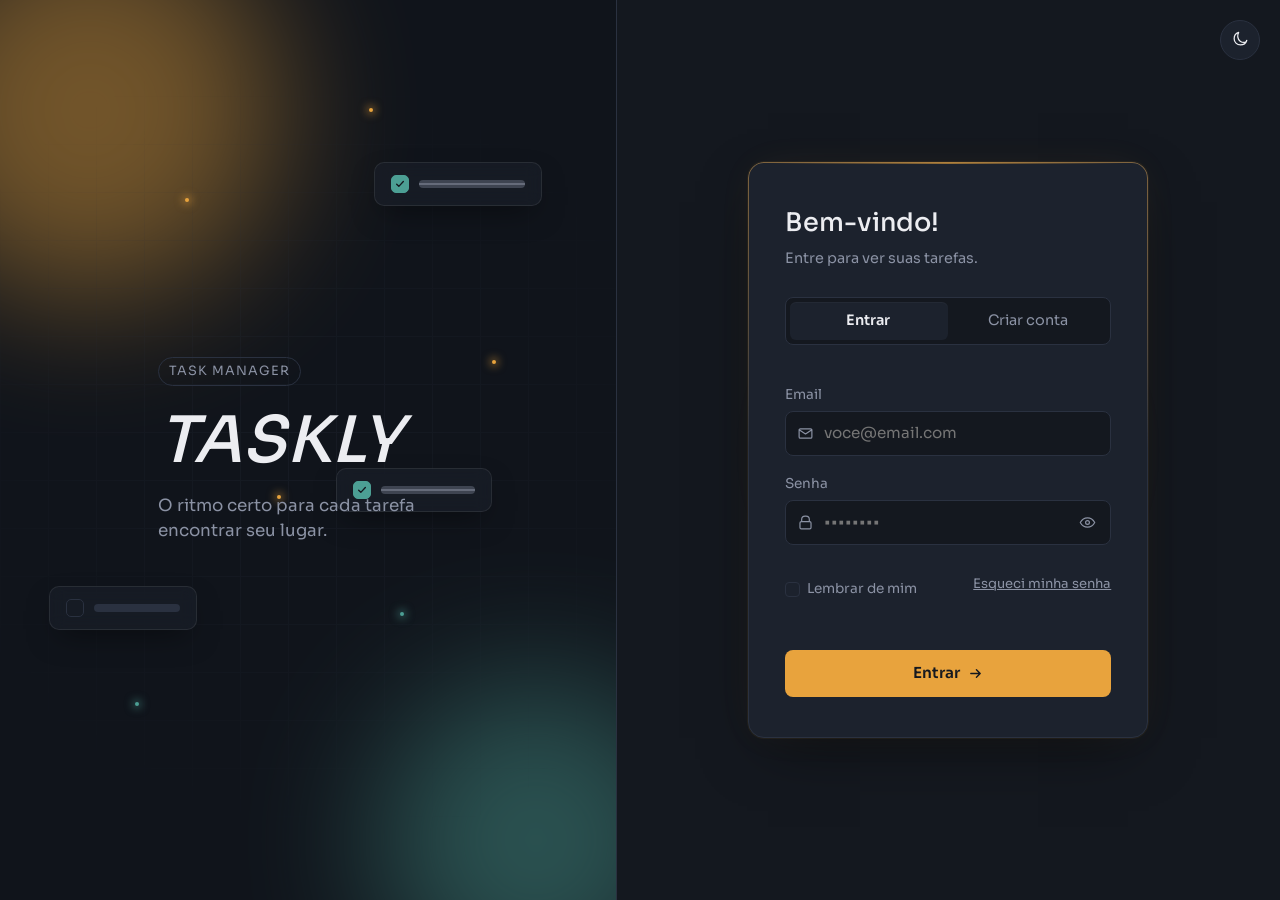
==== commit d524b23a: "criação botão alternar temas" ====
--- a/frontend/index.html
+++ b/frontend/index.html
@@ -7,6 +7,12 @@
   <link rel="stylesheet" href="css/style.css">
 </head>
 <body>
+  
+  <button class="botao-tema" id="botao-tema" aria-label="Alternar tema">
+    <svg class="icone-lua" viewBox="0 0 20 20" fill="none"><path d="M17.5 10.5C16.5 13.5 13.8 15.5 10.5 15.5C6.6 15.5 3.5 12.4 3.5 8.5C3.5 5.2 5.5 2.5 8.5 1.5C7.7 3 7.3 4.7 7.5 6.5C8 10.5 11.5 13.2 15.5 12.7C16.3 12.6 17 12.3 17.5 10.5Z" stroke="currentColor" stroke-width="1.4" stroke-linejoin="round"/></svg>
+    <svg class="icone-sol" viewBox="0 0 20 20" fill="none"><circle cx="10" cy="10" r="4" stroke="currentColor" stroke-width="1.4"/><path d="M10 2V4M10 16V18M18 10H16M4 10H2M15.5 4.5L14 6M6 14L4.5 15.5M15.5 15.5L14 14M6 6L4.5 4.5" stroke="currentColor" stroke-width="1.4" stroke-linecap="round"/></svg>
+  </button>
+
   <main class="tela-auth">
     <section class="painel-marca">
       <div class="blob blob-1"></div>
@@ -123,6 +129,7 @@
     </section>
   </main>
 
+  <script src="js/theme.js"></script>
   <script src="js/api.js"></script>
   <script src="js/auth.js"></script>
 </body>
--- a/frontend/css/style.css
+++ b/frontend/css/style.css
@@ -15,6 +15,21 @@
   --fonte-mono: 'Sora', sans-serif;
 }
 
+[data-tema="claro"] {
+  --cor-fundo: #F4F5F7;
+  --cor-superficie: #FFFFFF;
+  --cor-borda: #E2E5EA;
+  --cor-texto: #1B1F27;
+  --cor-texto-secundario: #6B7280;
+  --cor-acento: #D6902E;
+  --cor-concluida: #3E8B80;
+  --cor-erro: #C85950;
+}
+
+body {
+  transition: background-color 0.25s ease, color 0.25s ease;
+}
+
 * {
   margin: 0;
   padding: 0;
@@ -33,7 +48,7 @@
   font-weight: 500;
 }
 
-button, input {
+button, input, textarea {
   font: inherit;
   color: inherit;
   text-decoration: none;
@@ -1012,4 +1027,38 @@
   transition: opacity 0.15s;
 }
 
-.botao-perigo:hover { opacity: 0.9; }+.botao-perigo:hover { opacity: 0.9; }
+
+/* ===== Botão de alternância de tema ===== */
+
+.botao-tema {
+  position: fixed;
+  top: 20px;
+  right: 20px;
+  z-index: 20;
+  width: 40px;
+  height: 40px;
+  display: flex;
+  align-items: center;
+  justify-content: center;
+  background-color: var(--cor-superficie);
+  border: 1px solid var(--cor-borda);
+  border-radius: 999px;
+  color: var(--cor-texto);
+  cursor: pointer;
+  transition: background-color 0.2s, transform 0.15s;
+}
+
+.botao-tema:hover { transform: translateY(-1px); }
+.botao-tema svg { width: 18px; height: 18px; }
+
+.icone-lua { display: block; }
+.icone-sol { display: none; }
+
+[data-tema="claro"] .icone-lua { display: none; }
+[data-tema="claro"] .icone-sol { display: block; }
+
+/* No dashboard, o botão fica posicionado dentro do cabeçalho, não flutuante */
+.conteudo-principal .botao-tema {
+  position: static;
+}
